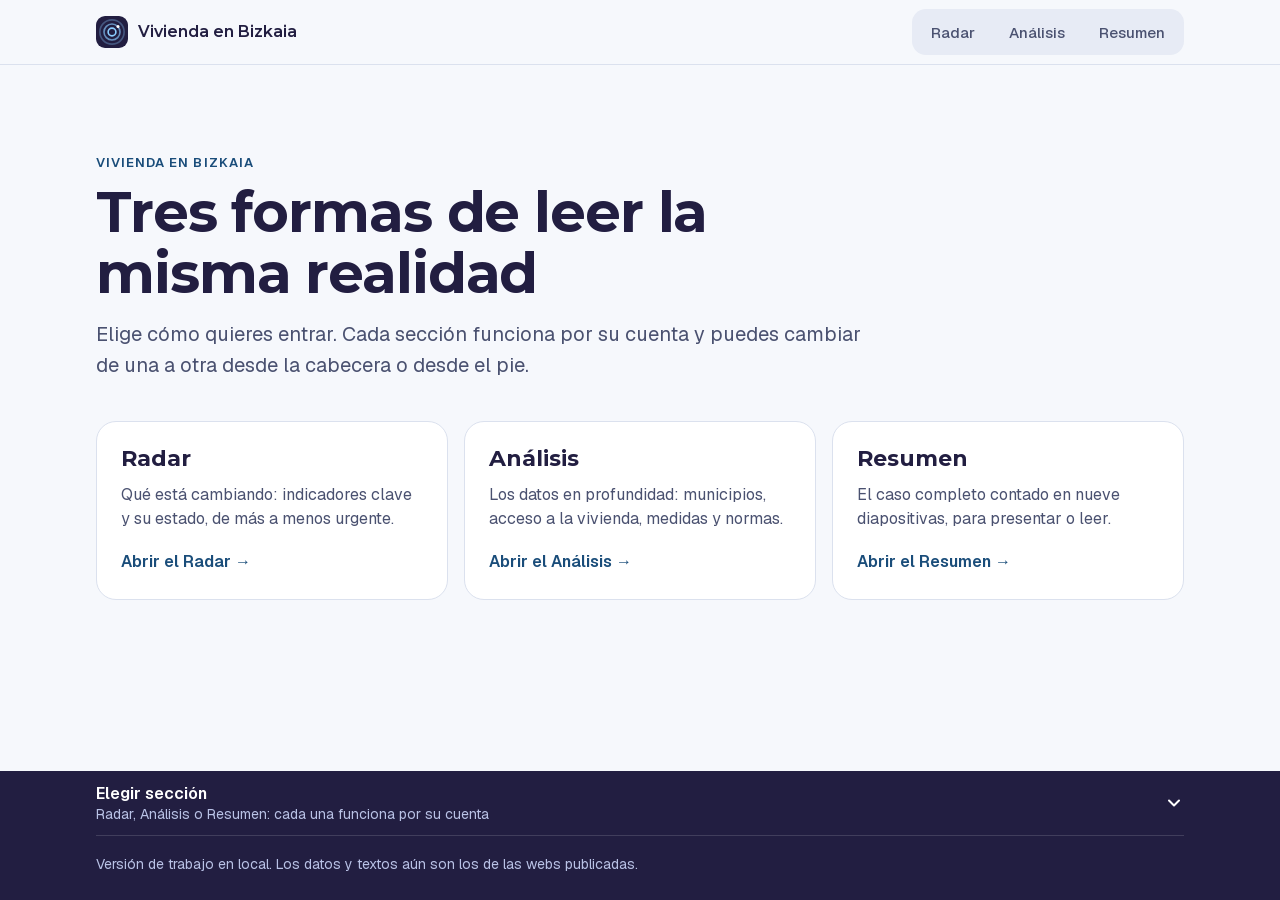
==== index.html @ 4beda500 "Vivienda en Bizkaia: marco común, Análisis migrado y móvil Proyecto unificado con tres secciones ind" ====
<!doctype html>
<html lang="es">
<head>
  <meta charset="utf-8">
  <meta name="viewport" content="width=device-width, initial-scale=1, viewport-fit=cover">
  <title>Vivienda en Bizkaia</title>
  <meta name="description" content="Radar, análisis y resumen sobre vivienda en Bizkaia: tres formas de leer los mismos datos.">
  <meta name="robots" content="noindex">
  <meta name="theme-color" content="#f6f8fc">
  <link rel="icon" href="shared/icons/favicon.svg" type="image/svg+xml">
  <link rel="apple-touch-icon" href="shared/icons/apple-touch-icon.png">
  <link rel="manifest" href="manifest.webmanifest">
  <meta property="og:type" content="website">
  <meta property="og:title" content="Vivienda en Bizkaia">
  <meta property="og:description" content="Radar, análisis y resumen sobre vivienda en Bizkaia.">
  <meta property="og:locale" content="es_ES">
  <link rel="stylesheet" href="shared/fonts.css">
  <link rel="stylesheet" href="shared/marco.css">
  <script src="shared/marco.js" defer></script>
</head>
<body data-seccion="inicio" data-raiz="./">
  <a class="saltar" href="#contenido">Saltar al contenido</a>
  <main id="contenido" tabindex="-1">
    <section class="cont hero">
      <p class="eyebrow">Vivienda en Bizkaia</p>
      <h1>Tres formas de leer la misma realidad</h1>
      <p class="lead">Elige cómo quieres entrar. Cada sección funciona por su cuenta y puedes cambiar de una a otra desde la cabecera o desde el pie.</p>
      <ul class="tarjetas">
        <li><a class="tarjeta" href="radar/"><h2>Radar</h2><p>Qué está cambiando: indicadores clave y su estado, de más a menos urgente.</p><span class="ir">Abrir el Radar →</span></a></li>
        <li><a class="tarjeta" href="analisis/"><h2>Análisis</h2><p>Los datos en profundidad: municipios, acceso a la vivienda, medidas y normas.</p><span class="ir">Abrir el Análisis →</span></a></li>
        <li><a class="tarjeta" href="resumen/"><h2>Resumen</h2><p>El caso completo contado en nueve diapositivas, para presentar o leer.</p><span class="ir">Abrir el Resumen →</span></a></li>
      </ul>
    </section>
  </main>
  <noscript><p class="cont">Secciones: <a href="radar/">Radar</a> · <a href="analisis/">Análisis</a> · <a href="resumen/">Resumen</a></p></noscript>
</body>
</html>
---- shared/fonts.css ----
/* Fuentes alojadas en el repo (antes se pedían a Google Fonts). Solo los subconjuntos latin y latin-ext, que cubren español, euskera e inglés.
   Montserrat, Geist, Geist Mono y Manrope: SIL Open Font License 1.1 (ver assets/fonts/LICENCIAS.md). */
/* latin-ext */
@font-face {
  font-family: 'Geist';
  font-style: normal;
  font-weight: 400;
  font-display: swap;
  src: url(fonts/geist-latin-ext-e6da48.woff2) format('woff2');
  unicode-range: U+0100-02BA, U+02BD-02C5, U+02C7-02CC, U+02CE-02D7, U+02DD-02FF, U+0304, U+0308, U+0329, U+1D00-1DBF, U+1E00-1E9F, U+1EF2-1EFF, U+2020, U+20A0-20AB, U+20AD-20C4, U+2113, U+2C60-2C7F, U+A720-A7FF;
}
/* latin */
@font-face {
  font-family: 'Geist';
  font-style: normal;
  font-weight: 400;
  font-display: swap;
  src: url(fonts/geist-latin-edc7ad.woff2) format('woff2');
  unicode-range: U+0000-00FF, U+0131, U+0152-0153, U+02BB-02BC, U+02C6, U+02DA, U+02DC, U+0304, U+0308, U+0329, U+2000-206F, U+20AC, U+2122, U+2191, U+2193, U+2212, U+2215, U+FEFF, U+FFFD;
}
/* latin-ext */
@font-face {
  font-family: 'Geist';
  font-style: normal;
  font-weight: 500;
  font-display: swap;
  src: url(fonts/geist-latin-ext-e6da48.woff2) format('woff2');
  unicode-range: U+0100-02BA, U+02BD-02C5, U+02C7-02CC, U+02CE-02D7, U+02DD-02FF, U+0304, U+0308, U+0329, U+1D00-1DBF, U+1E00-1E9F, U+1EF2-1EFF, U+2020, U+20A0-20AB, U+20AD-20C4, U+2113, U+2C60-2C7F, U+A720-A7FF;
}
/* latin */
@font-face {
  font-family: 'Geist';
  font-style: normal;
  font-weight: 500;
  font-display: swap;
  src: url(fonts/geist-latin-edc7ad.woff2) format('woff2');
  unicode-range: U+0000-00FF, U+0131, U+0152-0153, U+02BB-02BC, U+02C6, U+02DA, U+02DC, U+0304, U+0308, U+0329, U+2000-206F, U+20AC, U+2122, U+2191, U+2193, U+2212, U+2215, U+FEFF, U+FFFD;
}
/* latin-ext */
@font-face {
  font-family: 'Geist';
  font-style: normal;
  font-weight: 600;
  font-display: swap;
  src: url(fonts/geist-latin-ext-e6da48.woff2) format('woff2');
  unicode-range: U+0100-02BA, U+02BD-02C5, U+02C7-02CC, U+02CE-02D7, U+02DD-02FF, U+0304, U+0308, U+0329, U+1D00-1DBF, U+1E00-1E9F, U+1EF2-1EFF, U+2020, U+20A0-20AB, U+20AD-20C4, U+2113, U+2C60-2C7F, U+A720-A7FF;
}
/* latin */
@font-face {
  font-family: 'Geist';
  font-style: normal;
  font-weight: 600;
  font-display: swap;
  src: url(fonts/geist-latin-edc7ad.woff2) format('woff2');
  unicode-range: U+0000-00FF, U+0131, U+0152-0153, U+02BB-02BC, U+02C6, U+02DA, U+02DC, U+0304, U+0308, U+0329, U+2000-206F, U+20AC, U+2122, U+2191, U+2193, U+2212, U+2215, U+FEFF, U+FFFD;
}
/* latin-ext */
@font-face {
  font-family: 'Geist Mono';
  font-style: normal;
  font-weight: 400;
  font-display: swap;
  src: url(fonts/geist-mono-latin-ext-afda9b.woff2) format('woff2');
  unicode-range: U+0100-02BA, U+02BD-02C5, U+02C7-02CC, U+02CE-02D7, U+02DD-02FF, U+0304, U+0308, U+0329, U+1D00-1DBF, U+1E00-1E9F, U+1EF2-1EFF, U+2020, U+20A0-20AB, U+20AD-20C4, U+2113, U+2C60-2C7F, U+A720-A7FF;
}
/* latin */
@font-face {
  font-family: 'Geist Mono';
  font-style: normal;
  font-weight: 400;
  font-display: swap;
  src: url(fonts/geist-mono-latin-01c0aa.woff2) format('woff2');
  unicode-range: U+0000-00FF, U+0131, U+0152-0153, U+02BB-02BC, U+02C6, U+02DA, U+02DC, U+0304, U+0308, U+0329, U+2000-206F, U+20AC, U+2122, U+2191, U+2193, U+2212, U+2215, U+FEFF, U+FFFD;
}
/* latin-ext */
@font-face {
  font-family: 'Geist Mono';
  font-style: normal;
  font-weight: 500;
  font-display: swap;
  src: url(fonts/geist-mono-latin-ext-afda9b.woff2) format('woff2');
  unicode-range: U+0100-02BA, U+02BD-02C5, U+02C7-02CC, U+02CE-02D7, U+02DD-02FF, U+0304, U+0308, U+0329, U+1D00-1DBF, U+1E00-1E9F, U+1EF2-1EFF, U+2020, U+20A0-20AB, U+20AD-20C4, U+2113, U+2C60-2C7F, U+A720-A7FF;
}
/* latin */
@font-face {
  font-family: 'Geist Mono';
  font-style: normal;
  font-weight: 500;
  font-display: swap;
  src: url(fonts/geist-mono-latin-01c0aa.woff2) format('woff2');
  unicode-range: U+0000-00FF, U+0131, U+0152-0153, U+02BB-02BC, U+02C6, U+02DA, U+02DC, U+0304, U+0308, U+0329, U+2000-206F, U+20AC, U+2122, U+2191, U+2193, U+2212, U+2215, U+FEFF, U+FFFD;
}
/* latin-ext */
@font-face {
  font-family: 'Manrope';
  font-style: normal;
  font-weight: 400;
  font-display: swap;
  src: url(fonts/manrope-latin-ext-a71980.woff2) format('woff2');
  unicode-range: U+0100-02BA, U+02BD-02C5, U+02C7-02CC, U+02CE-02D7, U+02DD-02FF, U+0304, U+0308, U+0329, U+1D00-1DBF, U+1E00-1E9F, U+1EF2-1EFF, U+2020, U+20A0-20AB, U+20AD-20C4, U+2113, U+2C60-2C7F, U+A720-A7FF;
}
/* latin */
@font-face {
  font-family: 'Manrope';
  font-style: normal;
  font-weight: 400;
  font-display: swap;
  src: url(fonts/manrope-latin-f2edea.woff2) format('woff2');
  unicode-range: U+0000-00FF, U+0131, U+0152-0153, U+02BB-02BC, U+02C6, U+02DA, U+02DC, U+0304, U+0308, U+0329, U+2000-206F, U+20AC, U+2122, U+2191, U+2193, U+2212, U+2215, U+FEFF, U+FFFD;
}
/* latin-ext */
@font-face {
  font-family: 'Manrope';
  font-style: normal;
  font-weight: 500;
  font-display: swap;
  src: url(fonts/manrope-latin-ext-a71980.woff2) format('woff2');
  unicode-range: U+0100-02BA, U+02BD-02C5, U+02C7-02CC, U+02CE-02D7, U+02DD-02FF, U+0304, U+0308, U+0329, U+1D00-1DBF, U+1E00-1E9F, U+1EF2-1EFF, U+2020, U+20A0-20AB, U+20AD-20C4, U+2113, U+2C60-2C7F, U+A720-A7FF;
}
/* latin */
@font-face {
  font-family: 'Manrope';
  font-style: normal;
  font-weight: 500;
  font-display: swap;
  src: url(fonts/manrope-latin-f2edea.woff2) format('woff2');
  unicode-range: U+0000-00FF, U+0131, U+0152-0153, U+02BB-02BC, U+02C6, U+02DA, U+02DC, U+0304, U+0308, U+0329, U+2000-206F, U+20AC, U+2122, U+2191, U+2193, U+2212, U+2215, U+FEFF, U+FFFD;
}
/* latin-ext */
@font-face {
  font-family: 'Montserrat';
  font-style: normal;
  font-weight: 500;
  font-display: swap;
  src: url(fonts/montserrat-latin-ext-a93986.woff2) format('woff2');
  unicode-range: U+0100-02BA, U+02BD-02C5, U+02C7-02CC, U+02CE-02D7, U+02DD-02FF, U+0304, U+0308, U+0329, U+1D00-1DBF, U+1E00-1E9F, U+1EF2-1EFF, U+2020, U+20A0-20AB, U+20AD-20C4, U+2113, U+2C60-2C7F, U+A720-A7FF;
}
/* latin */
@font-face {
  font-family: 'Montserrat';
  font-style: normal;
  font-weight: 500;
  font-display: swap;
  src: url(fonts/montserrat-latin-83a31c.woff2) format('woff2');
  unicode-range: U+0000-00FF, U+0131, U+0152-0153, U+02BB-02BC, U+02C6, U+02DA, U+02DC, U+0304, U+0308, U+0329, U+2000-206F, U+20AC, U+2122, U+2191, U+2193, U+2212, U+2215, U+FEFF, U+FFFD;
}
/* latin-ext */
@font-face {
  font-family: 'Montserrat';
  font-style: normal;
  font-weight: 600;
  font-display: swap;
  src: url(fonts/montserrat-latin-ext-a93986.woff2) format('woff2');
  unicode-range: U+0100-02BA, U+02BD-02C5, U+02C7-02CC, U+02CE-02D7, U+02DD-02FF, U+0304, U+0308, U+0329, U+1D00-1DBF, U+1E00-1E9F, U+1EF2-1EFF, U+2020, U+20A0-20AB, U+20AD-20C4, U+2113, U+2C60-2C7F, U+A720-A7FF;
}
/* latin */
@font-face {
  font-family: 'Montserrat';
  font-style: normal;
  font-weight: 600;
  font-display: swap;
  src: url(fonts/montserrat-latin-83a31c.woff2) format('woff2');
  unicode-range: U+0000-00FF, U+0131, U+0152-0153, U+02BB-02BC, U+02C6, U+02DA, U+02DC, U+0304, U+0308, U+0329, U+2000-206F, U+20AC, U+2122, U+2191, U+2193, U+2212, U+2215, U+FEFF, U+FFFD;
}
/* latin-ext */
@font-face {
  font-family: 'Montserrat';
  font-style: normal;
  font-weight: 700;
  font-display: swap;
  src: url(fonts/montserrat-latin-ext-a93986.woff2) format('woff2');
  unicode-range: U+0100-02BA, U+02BD-02C5, U+02C7-02CC, U+02CE-02D7, U+02DD-02FF, U+0304, U+0308, U+0329, U+1D00-1DBF, U+1E00-1E9F, U+1EF2-1EFF, U+2020, U+20A0-20AB, U+20AD-20C4, U+2113, U+2C60-2C7F, U+A720-A7FF;
}
/* latin */
@font-face {
  font-family: 'Montserrat';
  font-style: normal;
  font-weight: 700;
  font-display: swap;
  src: url(fonts/montserrat-latin-83a31c.woff2) format('woff2');
  unicode-range: U+0000-00FF, U+0131, U+0152-0153, U+02BB-02BC, U+02C6, U+02DA, U+02DC, U+0304, U+0308, U+0329, U+2000-206F, U+20AC, U+2122, U+2191, U+2193, U+2212, U+2215, U+FEFF, U+FFFD;
}
---- shared/marco.css ----
/* Marco común de «Vivienda en Bizkaia»: cabecera con selector de secciones, pie con acordeón y piezas básicas.
   Reglas de plataforma (ver docs/PRINCIPIOS_UX.md): sin lookbehind ni funciones que Safari < 16.4 no entienda;
   :hover solo con puntero fino; 100svh con respaldo; zonas táctiles de 44 px; áreas seguras; Aumentar contraste. */

:root {
  --deep: #221e41;
  --blue: #1a4d7a;
  --ice: #8bcdff;
  --ink: #0a0f22;
  --ink-2: #4a5170;          /* texto secundario: 7,3:1 sobre --canvas */
  --canvas: #f6f8fc;
  --paper: #ffffff;
  --line: #dbe1ee;
  --focus: #1a4d7a;
  --radius: 20px;
  --gutter: max(16px, env(safe-area-inset-left), env(safe-area-inset-right));
  --max: 1120px;
  --font: "Geist", -apple-system, BlinkMacSystemFont, "SF Pro Text", "Helvetica Neue", Arial, sans-serif;
  --font-display: "Montserrat", "Geist", -apple-system, BlinkMacSystemFont, sans-serif;
  color-scheme: light;
}

*, *::before, *::after { box-sizing: border-box; }
html { -webkit-text-size-adjust: 100%; text-size-adjust: 100%; }
body {
  margin: 0; min-height: 100vh; min-height: 100svh; display: flex; flex-direction: column;
  background: var(--canvas); color: var(--ink);
  font: 400 1rem/1.55 var(--font); -webkit-font-smoothing: antialiased;
  -webkit-tap-highlight-color: transparent;
}
a, button, summary { touch-action: manipulation; }
img { max-width: 100%; }
main { flex: 1 0 auto; }

/* Foco visible para teclado; en Safari el clic no enfoca botones, así que esto solo sale con teclado */
:focus-visible { outline: 3px solid var(--focus); outline-offset: 3px; border-radius: 8px; }

.saltar {
  position: absolute; left: var(--gutter); top: 8px; z-index: 100; padding: 10px 16px; border-radius: 10px;
  background: var(--deep); color: #fff; text-decoration: none; transform: translateY(-200%);
}
.saltar:focus { transform: none; }

.cont { width: 100%; max-width: var(--max); margin-inline: auto; padding-inline: var(--gutter); }

/* ---------- Cabecera ---------- */
.cab {
  position: sticky; top: 0; z-index: 50;
  padding-top: env(safe-area-inset-top);
  background: rgba(246, 248, 252, .94); -webkit-backdrop-filter: saturate(1.4) blur(14px); backdrop-filter: saturate(1.4) blur(14px);
  border-bottom: 1px solid var(--line);
}
.cab-in { display: flex; align-items: center; justify-content: space-between; gap: 12px; min-height: 64px; }
.marca { display: inline-flex; align-items: center; gap: 10px; min-height: 44px; color: var(--deep); text-decoration: none; font: 600 1rem/1.1 var(--font-display); }
.marca img { width: 32px; height: 32px; border-radius: 9px; flex: none; }

/* Selector de secciones: control segmentado hecho de enlaces reales (Tab en Safari los alcanza con Opción+Tab, y con enlaces el
   comportamiento es el nativo). Una sola sección activa a la vez. */
.seg { display: inline-flex; gap: 2px; margin: 0; padding: 3px; list-style: none; background: #e7ebf5; border-radius: 14px; }
.seg a {
  display: flex; align-items: center; justify-content: center; min-height: 40px; padding: 0 16px; border-radius: 11px;
  color: var(--ink-2); font: 500 .9375rem/1 var(--font); text-decoration: none; white-space: nowrap;
}
.seg a[aria-current="page"] { background: var(--paper); color: var(--deep); font-weight: 600; box-shadow: 0 1px 2px rgba(10, 15, 34, .14); }

/* ---------- Pie con acordeón de secciones ---------- */
.pie { margin-top: 64px; padding: 0 0 max(24px, env(safe-area-inset-bottom)); background: var(--deep); color: #dfe4f6; }
.pie-sec { border-bottom: 1px solid rgba(255, 255, 255, .14); }
.pie-sec summary {
  display: flex; align-items: center; justify-content: space-between; gap: 16px; min-height: 64px; cursor: pointer; list-style: none;
  color: #fff; font: 600 1rem/1.3 var(--font);
}
.pie-sec summary::-webkit-details-marker { display: none; }
.pie-sec summary small { display: block; color: #b9c2e6; font-weight: 400; font-size: .875rem; }
.pie-sec summary .chev { width: 20px; height: 20px; flex: none; fill: none; stroke: currentColor; stroke-width: 2; stroke-linecap: round; stroke-linejoin: round; transition: transform .2s ease; }
.pie-sec[open] summary .chev { transform: rotate(180deg); }
.pie-sec :focus-visible { outline-color: var(--ice); }
.pie-lista { display: grid; gap: 8px; margin: 0 0 20px; padding: 0; list-style: none; grid-template-columns: repeat(auto-fit, minmax(220px, 1fr)); }
.pie-lista a {
  display: block; min-height: 44px; padding: 14px 16px; border-radius: 14px; border: 1px solid rgba(255, 255, 255, .18);
  color: #fff; text-decoration: none;
}
.pie-lista a b { display: block; font-weight: 600; }
.pie-lista a span { color: #b9c2e6; font-size: .875rem; }
.pie-lista a[aria-current="page"] { background: rgba(139, 205, 255, .16); border-color: var(--ice); }
.pie-nota { margin: 18px 0 0; color: #b9c2e6; font-size: .875rem; }

/* ---------- Piezas de página ---------- */
.hero { padding-block: clamp(40px, 7vw, 96px) 24px; }
.eyebrow { margin: 0 0 12px; color: var(--blue); font: 600 .8125rem/1.2 var(--font); letter-spacing: .08em; text-transform: uppercase; }
h1 { margin: 0 0 16px; max-width: 18ch; color: var(--deep); font: 700 clamp(2rem, 5.2vw, 3.5rem)/1.08 var(--font-display); letter-spacing: -.02em; }
.lead { margin: 0; max-width: 60ch; color: var(--ink-2); font-size: clamp(1.0625rem, 1.6vw, 1.25rem); }
.estado { display: inline-flex; align-items: center; gap: 8px; margin: 0 0 20px; padding: 6px 14px; border-radius: 999px; background: #e7ebf5; color: var(--deep); font: 600 .875rem/1.2 var(--font); }
.estado::before { content: ""; width: 8px; height: 8px; border-radius: 50%; background: #fab219; }

.tarjetas { display: grid; gap: 16px; margin: 40px 0 0; padding: 0; list-style: none; grid-template-columns: repeat(auto-fit, minmax(260px, 1fr)); }
.tarjeta {
  display: flex; flex-direction: column; gap: 10px; min-height: 100%; padding: 24px; border: 1px solid var(--line); border-radius: var(--radius);
  background: var(--paper); color: inherit; text-decoration: none;
}
.tarjeta h2 { margin: 0; color: var(--deep); font: 700 1.375rem/1.2 var(--font-display); }
.tarjeta p { margin: 0; color: var(--ink-2); }
.tarjeta .ir { margin-top: auto; padding-top: 8px; color: var(--blue); font-weight: 600; }

.panel { margin-top: 32px; padding: 24px; border: 1px solid var(--line); border-radius: var(--radius); background: var(--paper); }
.panel h2 { margin: 0 0 12px; color: var(--deep); font: 700 1.125rem/1.3 var(--font-display); }
.panel ul { margin: 0; padding-left: 1.2em; color: var(--ink-2); }
.panel li + li { margin-top: 6px; }
.panel a { color: var(--blue); font-weight: 600; text-underline-offset: 3px; }

/* Los efectos de hover solo con puntero fino: en iPad/iPhone el toque no deja nada «pegado» */
@media (hover: hover) and (pointer: fine) {
  .seg a:hover:not([aria-current="page"]) { background: rgba(255, 255, 255, .7); color: var(--deep); }
  .tarjeta { transition: transform .18s ease, border-color .18s ease; }
  .tarjeta:hover { transform: translateY(-3px); border-color: var(--blue); }
  .pie-lista a:hover { background: rgba(255, 255, 255, .08); }
}
@media (pointer: coarse) { .seg a { min-height: 44px; } }

@media (max-width: 520px) {
  .marca span { position: absolute; width: 1px; height: 1px; overflow: hidden; clip: rect(0 0 0 0); white-space: nowrap; } /* el logo basta; el nombre queda para lectores de pantalla */
  .seg a { padding: 0 13px; }
}

/* Movimiento: opcional y breve */
@media (prefers-reduced-motion: reduce) {
  *, *::before, *::after { transition-duration: .01ms !important; animation-duration: .01ms !important; scroll-behavior: auto !important; }
}

/* Aumentar contraste (Safari ≥ 14.1): sin transparencias, bordes y textos más fuertes */
@media (prefers-contrast: more) {
  :root { --ink-2: #1f2540; --line: #5b6486; }
  .cab { background: var(--canvas); -webkit-backdrop-filter: none; backdrop-filter: none; border-bottom-color: var(--ink); }
  .seg { background: #d4daec; }
  .seg a[aria-current="page"] { outline: 2px solid var(--deep); }
  .tarjeta, .panel { border-color: var(--ink); }
  .pie-lista a { border-color: #fff; }
}
.panel-nota { margin: 16px 0 0; }
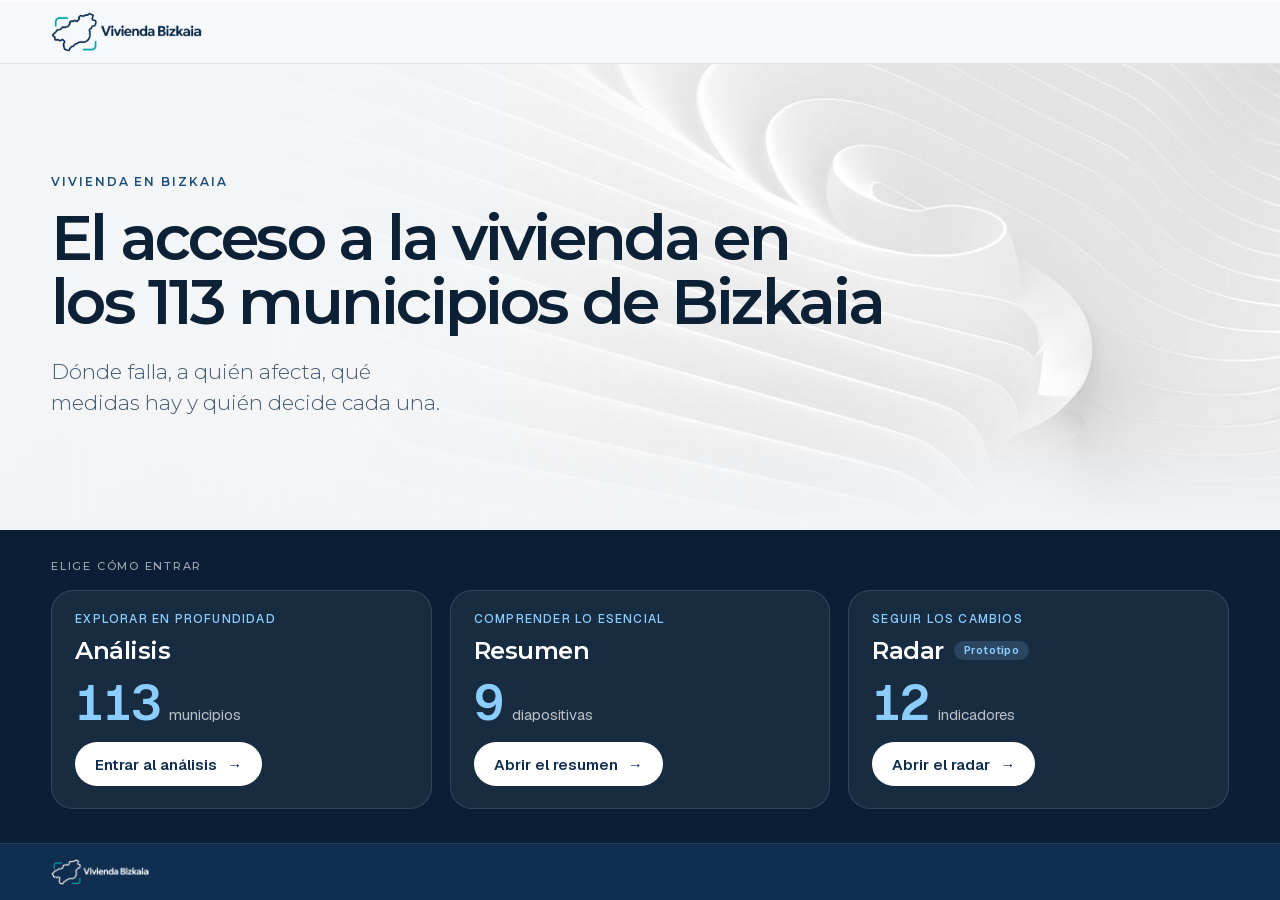
==== commit e3bfc32b: "Publicacion: la version nueva (home, Analisis, Radar y Resumen integrados, movil y linea visual) pas" ====
--- a/index.html
+++ b/index.html
@@ -4,34 +4,64 @@
   <meta charset="utf-8">
   <meta name="viewport" content="width=device-width, initial-scale=1, viewport-fit=cover">
   <title>Vivienda en Bizkaia</title>
-  <meta name="description" content="Radar, análisis y resumen sobre vivienda en Bizkaia: tres formas de leer los mismos datos.">
+  <meta name="description" content="El acceso a la vivienda en los municipios de Bizkaia: análisis en profundidad, resumen visual y radar de indicadores. Con datos oficiales y su fuente.">
   <meta name="robots" content="noindex">
-  <meta name="theme-color" content="#f6f8fc">
+  <meta name="theme-color" content="#f2f4f6">
   <link rel="icon" href="shared/icons/favicon.svg" type="image/svg+xml">
   <link rel="apple-touch-icon" href="shared/icons/apple-touch-icon.png">
   <link rel="manifest" href="manifest.webmanifest">
   <meta property="og:type" content="website">
   <meta property="og:title" content="Vivienda en Bizkaia">
-  <meta property="og:description" content="Radar, análisis y resumen sobre vivienda en Bizkaia.">
+  <meta property="og:description" content="Análisis, resumen y radar sobre el acceso a la vivienda en los municipios de Bizkaia.">
   <meta property="og:locale" content="es_ES">
+  <link rel="preload" href="shared/img/papel-fino.jpg" as="image" type="image/jpeg">
+  <link rel="preload" href="shared/fonts/montserrat-latin-83a31c.woff2" as="font" type="font/woff2" crossorigin>
   <link rel="stylesheet" href="shared/fonts.css">
   <link rel="stylesheet" href="shared/marco.css">
+  <link rel="stylesheet" href="shared/global.css">
+  <link rel="stylesheet" href="shared/home.css">
   <script src="shared/marco.js" defer></script>
+  <script src="shared/home.js" defer></script>
 </head>
-<body data-seccion="inicio" data-raiz="./">
+<body data-seccion="inicio" data-raiz="./" class="hf-pagina">
   <a class="saltar" href="#contenido">Saltar al contenido</a>
-  <main id="contenido" tabindex="-1">
-    <section class="cont hero">
-      <p class="eyebrow">Vivienda en Bizkaia</p>
-      <h1>Tres formas de leer la misma realidad</h1>
-      <p class="lead">Elige cómo quieres entrar. Cada sección funciona por su cuenta y puedes cambiar de una a otra desde la cabecera o desde el pie.</p>
-      <ul class="tarjetas">
-        <li><a class="tarjeta" href="radar/"><h2>Radar</h2><p>Qué está cambiando: indicadores clave y su estado, de más a menos urgente.</p><span class="ir">Abrir el Radar →</span></a></li>
-        <li><a class="tarjeta" href="analisis/"><h2>Análisis</h2><p>Los datos en profundidad: municipios, acceso a la vivienda, medidas y normas.</p><span class="ir">Abrir el Análisis →</span></a></li>
-        <li><a class="tarjeta" href="resumen/"><h2>Resumen</h2><p>El caso completo contado en nueve diapositivas, para presentar o leer.</p><span class="ir">Abrir el Resumen →</span></a></li>
-      </ul>
+
+  <!-- Inicio: hero claro con forma de papel y banda azul noche con los tres productos. Referencia de composición: Fertility Evidence Explorer (Astara). Textos: los ya aprobados; cifras de las tarjetas: 113 municipios, 9 diapositivas, 12 indicadores. -->
+  <main id="contenido" tabindex="-1" class="hf">
+    <section class="hf-hero" aria-labelledby="hf-titulo">
+      <div class="hf-in">
+        <p class="hf-kicker">Vivienda en Bizkaia</p>
+        <h1 id="hf-titulo">El acceso a la vivienda en los <span data-municipios>113</span> municipios de Bizkaia</h1>
+        <p class="hf-lead">Dónde falla, a quién afecta, qué medidas hay y quién decide cada una.</p>
+      </div>
+    </section>
+
+    <section class="hf-banda" aria-label="Elegir producto">
+      <div class="hf-in">
+        <p class="hf-banda-k">Elige cómo entrar</p>
+        <div class="hf-rejilla">
+          <article class="hf-card">
+            <p class="hf-k">Explorar en profundidad</p>
+            <h2>Análisis</h2>
+            <p class="hf-cifra"><b data-municipios>113</b><span>municipios</span></p>
+            <a class="hf-cta" href="analisis/">Entrar al análisis <span aria-hidden="true">→</span></a>
+          </article>
+          <article class="hf-card">
+            <p class="hf-k">Comprender lo esencial</p>
+            <h2>Resumen</h2>
+            <p class="hf-cifra"><b>9</b><span>diapositivas</span></p>
+            <a class="hf-cta" href="resumen/">Abrir el resumen <span aria-hidden="true">→</span></a>
+          </article>
+          <article class="hf-card">
+            <p class="hf-k">Seguir los cambios</p>
+            <h2>Radar <span class="hf-sello">Prototipo</span></h2>
+            <p class="hf-cifra"><b>12</b><span>indicadores</span></p>
+            <a class="hf-cta" href="radar/">Abrir el radar <span aria-hidden="true">→</span></a>
+          </article>
+        </div>
+      </div>
     </section>
   </main>
-  <noscript><p class="cont">Secciones: <a href="radar/">Radar</a> · <a href="analisis/">Análisis</a> · <a href="resumen/">Resumen</a></p></noscript>
+  <noscript><p class="cont">Productos: <a href="analisis/">Análisis</a> · <a href="resumen/">Resumen</a> · <a href="radar/">Radar</a></p></noscript>
 </body>
 </html>
--- a/shared/marco.css
+++ b/shared/marco.css
@@ -1,139 +1,44 @@
-/* Marco común de «Vivienda en Bizkaia»: cabecera con selector de secciones, pie con acordeón y piezas básicas.
-   Reglas de plataforma (ver docs/PRINCIPIOS_UX.md): sin lookbehind ni funciones que Safari < 16.4 no entienda;
-   :hover solo con puntero fino; 100svh con respaldo; zonas táctiles de 44 px; áreas seguras; Aumentar contraste. */
+/* Base de las páginas del marco (home, Resumen y Radar). Los componentes globales (cabecera, cambiador y pie) están en global.css.
+   Paleta de la marca aprobada: azul marino #102E50, azul de acento #1A4D7A y hielo #8BCDFF (la paleta azul de siempre). Montserrat en titulares; Geist en cuerpo, navegación y controles. */
 
 :root {
-  --deep: #221e41;
-  --blue: #1a4d7a;
-  --ice: #8bcdff;
-  --ink: #0a0f22;
-  --ink-2: #4a5170;          /* texto secundario: 7,3:1 sobre --canvas */
-  --canvas: #f6f8fc;
-  --paper: #ffffff;
-  --line: #dbe1ee;
-  --focus: #1a4d7a;
-  --radius: 20px;
-  --gutter: max(16px, env(safe-area-inset-left), env(safe-area-inset-right));
-  --max: 1120px;
+  --navy: #102e50; --navy-900: #0a1f36; --hielo: #8bcdff; --azul: #1a4d7a; --azul-suave: #e6eef7;
+  --ink: #0c2036; --ink-2: #455a70; --canvas: #f7f8fb; --paper: #ffffff; --line: #d8e1ea;
   --font: "Geist", -apple-system, BlinkMacSystemFont, "SF Pro Text", "Helvetica Neue", Arial, sans-serif;
   --font-display: "Montserrat", "Geist", -apple-system, BlinkMacSystemFont, sans-serif;
+  --margen: clamp(16px, 4vw, 56px);
   color-scheme: light;
 }
 
 *, *::before, *::after { box-sizing: border-box; }
-html { -webkit-text-size-adjust: 100%; text-size-adjust: 100%; }
+html { -webkit-text-size-adjust: 100%; text-size-adjust: 100%; scroll-behavior: smooth; }
 body {
   margin: 0; min-height: 100vh; min-height: 100svh; display: flex; flex-direction: column;
-  background: var(--canvas); color: var(--ink);
-  font: 400 1rem/1.55 var(--font); -webkit-font-smoothing: antialiased;
+  background: var(--canvas); color: var(--ink); font: 400 1rem/1.55 var(--font); -webkit-font-smoothing: antialiased;
   -webkit-tap-highlight-color: transparent;
 }
 a, button, summary { touch-action: manipulation; }
 img { max-width: 100%; }
 main { flex: 1 0 auto; }
+:focus-visible { outline: 3px solid var(--azul); outline-offset: 3px; border-radius: 8px; }
 
-/* Foco visible para teclado; en Safari el clic no enfoca botones, así que esto solo sale con teclado */
-:focus-visible { outline: 3px solid var(--focus); outline-offset: 3px; border-radius: 8px; }
+.saltar { position: absolute; left: var(--margen); top: 8px; z-index: 100; padding: 10px 16px; border-radius: 10px; background: var(--navy); color: #fff; text-decoration: none; transform: translateY(-200%); }
+.saltar:focus { transform: none; }
+.cont { width: 100%; max-width: 1520px; margin-inline: auto; padding-inline: max(var(--margen), env(safe-area-inset-left, 0px)) max(var(--margen), env(safe-area-inset-right, 0px)); }
 
-.saltar {
-  position: absolute; left: var(--gutter); top: 8px; z-index: 100; padding: 10px 16px; border-radius: 10px;
-  background: var(--deep); color: #fff; text-decoration: none; transform: translateY(-200%);
-}
-.saltar:focus { transform: none; }
-
-.cont { width: 100%; max-width: var(--max); margin-inline: auto; padding-inline: var(--gutter); }
-
-/* ---------- Cabecera ---------- */
-.cab {
-  position: sticky; top: 0; z-index: 50;
-  padding-top: env(safe-area-inset-top);
-  background: rgba(246, 248, 252, .94); -webkit-backdrop-filter: saturate(1.4) blur(14px); backdrop-filter: saturate(1.4) blur(14px);
-  border-bottom: 1px solid var(--line);
-}
-.cab-in { display: flex; align-items: center; justify-content: space-between; gap: 12px; min-height: 64px; }
-.marca { display: inline-flex; align-items: center; gap: 10px; min-height: 44px; color: var(--deep); text-decoration: none; font: 600 1rem/1.1 var(--font-display); }
-.marca img { width: 32px; height: 32px; border-radius: 9px; flex: none; }
-
-/* Selector de secciones: control segmentado hecho de enlaces reales (Tab en Safari los alcanza con Opción+Tab, y con enlaces el
-   comportamiento es el nativo). Una sola sección activa a la vez. */
-.seg { display: inline-flex; gap: 2px; margin: 0; padding: 3px; list-style: none; background: #e7ebf5; border-radius: 14px; }
-.seg a {
-  display: flex; align-items: center; justify-content: center; min-height: 40px; padding: 0 16px; border-radius: 11px;
-  color: var(--ink-2); font: 500 .9375rem/1 var(--font); text-decoration: none; white-space: nowrap;
-}
-.seg a[aria-current="page"] { background: var(--paper); color: var(--deep); font-weight: 600; box-shadow: 0 1px 2px rgba(10, 15, 34, .14); }
-
-/* ---------- Pie con acordeón de secciones ---------- */
-.pie { margin-top: 64px; padding: 0 0 max(24px, env(safe-area-inset-bottom)); background: var(--deep); color: #dfe4f6; }
-.pie-sec { border-bottom: 1px solid rgba(255, 255, 255, .14); }
-.pie-sec summary {
-  display: flex; align-items: center; justify-content: space-between; gap: 16px; min-height: 64px; cursor: pointer; list-style: none;
-  color: #fff; font: 600 1rem/1.3 var(--font);
-}
-.pie-sec summary::-webkit-details-marker { display: none; }
-.pie-sec summary small { display: block; color: #b9c2e6; font-weight: 400; font-size: .875rem; }
-.pie-sec summary .chev { width: 20px; height: 20px; flex: none; fill: none; stroke: currentColor; stroke-width: 2; stroke-linecap: round; stroke-linejoin: round; transition: transform .2s ease; }
-.pie-sec[open] summary .chev { transform: rotate(180deg); }
-.pie-sec :focus-visible { outline-color: var(--ice); }
-.pie-lista { display: grid; gap: 8px; margin: 0 0 20px; padding: 0; list-style: none; grid-template-columns: repeat(auto-fit, minmax(220px, 1fr)); }
-.pie-lista a {
-  display: block; min-height: 44px; padding: 14px 16px; border-radius: 14px; border: 1px solid rgba(255, 255, 255, .18);
-  color: #fff; text-decoration: none;
-}
-.pie-lista a b { display: block; font-weight: 600; }
-.pie-lista a span { color: #b9c2e6; font-size: .875rem; }
-.pie-lista a[aria-current="page"] { background: rgba(139, 205, 255, .16); border-color: var(--ice); }
-.pie-nota { margin: 18px 0 0; color: #b9c2e6; font-size: .875rem; }
-
-/* ---------- Piezas de página ---------- */
-.hero { padding-block: clamp(40px, 7vw, 96px) 24px; }
-.eyebrow { margin: 0 0 12px; color: var(--blue); font: 600 .8125rem/1.2 var(--font); letter-spacing: .08em; text-transform: uppercase; }
-h1 { margin: 0 0 16px; max-width: 18ch; color: var(--deep); font: 700 clamp(2rem, 5.2vw, 3.5rem)/1.08 var(--font-display); letter-spacing: -.02em; }
+/* ---------- Pantallas «en construcción» (Resumen y Radar) ---------- */
+.hero-simple { padding-block: clamp(40px, 7vw, 96px) 24px; }
+.eyebrow { margin: 0 0 12px; color: var(--azul); font: 600 .8125rem/1.2 var(--font); letter-spacing: .1em; text-transform: uppercase; }
+h1 { margin: 0 0 16px; max-width: 20ch; color: var(--navy); font: 700 clamp(2rem, 5.2vw, 3.5rem)/1.08 var(--font-display); letter-spacing: -.02em; }
 .lead { margin: 0; max-width: 60ch; color: var(--ink-2); font-size: clamp(1.0625rem, 1.6vw, 1.25rem); }
-.estado { display: inline-flex; align-items: center; gap: 8px; margin: 0 0 20px; padding: 6px 14px; border-radius: 999px; background: #e7ebf5; color: var(--deep); font: 600 .875rem/1.2 var(--font); }
-.estado::before { content: ""; width: 8px; height: 8px; border-radius: 50%; background: #fab219; }
-
-.tarjetas { display: grid; gap: 16px; margin: 40px 0 0; padding: 0; list-style: none; grid-template-columns: repeat(auto-fit, minmax(260px, 1fr)); }
-.tarjeta {
-  display: flex; flex-direction: column; gap: 10px; min-height: 100%; padding: 24px; border: 1px solid var(--line); border-radius: var(--radius);
-  background: var(--paper); color: inherit; text-decoration: none;
-}
-.tarjeta h2 { margin: 0; color: var(--deep); font: 700 1.375rem/1.2 var(--font-display); }
-.tarjeta p { margin: 0; color: var(--ink-2); }
-.tarjeta .ir { margin-top: auto; padding-top: 8px; color: var(--blue); font-weight: 600; }
-
-.panel { margin-top: 32px; padding: 24px; border: 1px solid var(--line); border-radius: var(--radius); background: var(--paper); }
-.panel h2 { margin: 0 0 12px; color: var(--deep); font: 700 1.125rem/1.3 var(--font-display); }
+.estado { display: inline-flex; align-items: center; gap: 8px; margin: 0 0 20px; padding: 6px 14px; border-radius: 999px; background: var(--azul-suave); color: var(--navy); font: 600 .875rem/1.2 var(--font); }
+.estado::before { content: ""; width: 8px; height: 8px; border-radius: 50%; background: var(--azul); }
+.panel { margin-top: 32px; padding: 24px; border: 1px solid var(--line); border-radius: 22px; background: var(--paper); }
+.panel h2 { margin: 0 0 12px; color: var(--navy); font: 700 1.125rem/1.3 var(--font-display); }
 .panel ul { margin: 0; padding-left: 1.2em; color: var(--ink-2); }
 .panel li + li { margin-top: 6px; }
-.panel a { color: var(--blue); font-weight: 600; text-underline-offset: 3px; }
+.panel a { color: var(--azul); font-weight: 600; text-underline-offset: 3px; }
+.panel-nota { margin: 16px 0 0; }
 
-/* Los efectos de hover solo con puntero fino: en iPad/iPhone el toque no deja nada «pegado» */
-@media (hover: hover) and (pointer: fine) {
-  .seg a:hover:not([aria-current="page"]) { background: rgba(255, 255, 255, .7); color: var(--deep); }
-  .tarjeta { transition: transform .18s ease, border-color .18s ease; }
-  .tarjeta:hover { transform: translateY(-3px); border-color: var(--blue); }
-  .pie-lista a:hover { background: rgba(255, 255, 255, .08); }
-}
-@media (pointer: coarse) { .seg a { min-height: 44px; } }
-
-@media (max-width: 520px) {
-  .marca span { position: absolute; width: 1px; height: 1px; overflow: hidden; clip: rect(0 0 0 0); white-space: nowrap; } /* el logo basta; el nombre queda para lectores de pantalla */
-  .seg a { padding: 0 13px; }
-}
-
-/* Movimiento: opcional y breve */
-@media (prefers-reduced-motion: reduce) {
-  *, *::before, *::after { transition-duration: .01ms !important; animation-duration: .01ms !important; scroll-behavior: auto !important; }
-}
-
-/* Aumentar contraste (Safari ≥ 14.1): sin transparencias, bordes y textos más fuertes */
-@media (prefers-contrast: more) {
-  :root { --ink-2: #1f2540; --line: #5b6486; }
-  .cab { background: var(--canvas); -webkit-backdrop-filter: none; backdrop-filter: none; border-bottom-color: var(--ink); }
-  .seg { background: #d4daec; }
-  .seg a[aria-current="page"] { outline: 2px solid var(--deep); }
-  .tarjeta, .panel { border-color: var(--ink); }
-  .pie-lista a { border-color: #fff; }
-}
-.panel-nota { margin: 16px 0 0; }
+@media (prefers-reduced-motion: reduce) { html { scroll-behavior: auto; } *, *::before, *::after { transition-duration: .01ms !important; animation-duration: .01ms !important; } }
+@media (prefers-contrast: more) { :root { --ink-2: #1e3248; --line: #5b6f84; } .panel { border-color: var(--ink); } }
--- a/shared/global.css
+++ b/shared/global.css
@@ -0,0 +1,137 @@
+/* Navegación global de «Vivienda en Bizkaia»: cabecera del marco, selector de producto (Análisis · Resumen · Radar) y pie.
+   Se carga en TODAS las páginas (home, Análisis, Resumen y Radar). Las variables van acotadas a estos componentes (no a :root) para no pisar los
+   tokens de cada subapp. Paleta: azul marino #102E50, azul de acento #1A4D7A y hielo #8BCDFF (la paleta azul de siempre).
+   Escritorio: segmented control con acabado «liquid glass» moderado y un indicador que se desliza entre productos.
+   Móvil (≤ 760 px): botón «producto ▾» que despliega un menú flotante. Reglas de plataforma: enlaces reales, 44 px táctiles, hover solo con
+   puntero fino, safe areas, Aumentar contraste y Reducir movimiento. Sin lookbehind ni funciones que Safari < 16.4 no entienda. */
+
+.gcab, .gsw, .pie {
+  --v-navy: #102e50; --v-navy-900: #0a1f36; --v-hielo: #8bcdff; --v-azul: #1a4d7a;
+  --v-canvas: #f7f8fb; --v-paper: #ffffff; --v-ink: #0c2036; --v-ink-2: #455a70; --v-line: #d8e1ea; --v-plata: #b9c8d8;
+  --v-ease: cubic-bezier(.2, .8, .2, 1);
+  --v-font: "Geist", -apple-system, BlinkMacSystemFont, "SF Pro Text", "Helvetica Neue", Arial, sans-serif;
+  --v-font-display: "Montserrat", "Geist", -apple-system, BlinkMacSystemFont, sans-serif;
+  font-family: var(--v-font);
+}
+
+/* Navegación entre productos sin «salto» blanco: la cabecera es la misma pieza en las cuatro páginas y se queda quieta mientras cambia el contenido
+   (transición de documento a documento; los navegadores que no la soportan hacen la navegación normal). */
+@media (prefers-reduced-motion: no-preference) { @view-transition { navigation: auto; } }
+.gcab { view-transition-name: cabecera-global; }
+::view-transition-old(cabecera-global), ::view-transition-new(cabecera-global) { animation: none; mix-blend-mode: normal; }
+::view-transition-group(root) { animation-duration: .2s; }
+
+/* ---------- Cabecera del marco (home, Resumen, Radar) ---------- */
+.gcab {
+  position: sticky; top: 0; z-index: 80; padding-top: env(safe-area-inset-top, 0px);
+  background: rgba(247, 248, 251, .82); -webkit-backdrop-filter: saturate(1.5) blur(18px); backdrop-filter: saturate(1.5) blur(18px);
+  border-bottom: 1px solid rgba(16, 46, 80, .09); box-shadow: 0 1px 0 rgba(255, 255, 255, .7) inset;
+}
+.gcab-in {
+  display: flex; align-items: center; justify-content: space-between; gap: 12px; min-height: 63px; max-width: 1520px; margin-inline: auto;
+  padding-inline: max(clamp(16px, 4vw, 56px), env(safe-area-inset-left, 0px)) max(clamp(16px, 4vw, 56px), env(safe-area-inset-right, 0px));
+}
+.gmarca { display: inline-flex; align-items: center; min-height: 44px; border-radius: 10px; }
+.gmarca img { display: block; height: 40px; width: auto; max-width: none; }
+
+/* ---------- Selector de producto: escritorio y tableta ---------- */
+.gsw { display: inline-flex; align-items: center; }
+.gsw-cap ul {
+  position: relative; display: inline-flex; margin: 0; padding: 4px; list-style: none; border-radius: 999px;
+  background: linear-gradient(180deg, rgba(255, 255, 255, .72), rgba(255, 255, 255, .4)), rgba(16, 46, 80, .05);
+  box-shadow: inset 0 1px 0 rgba(255, 255, 255, .95), inset 0 -1px 0 rgba(16, 46, 80, .05), 0 0 0 1px rgba(16, 46, 80, .1), 0 8px 20px -14px rgba(16, 46, 80, .5);
+  -webkit-backdrop-filter: blur(14px) saturate(1.5); backdrop-filter: blur(14px) saturate(1.5);
+}
+/* indicador deslizante: la posición la pone marco.js; entre páginas parte de la del producto anterior */
+.gsw-thumb {
+  position: absolute; z-index: 0; top: 4px; bottom: 4px; left: 0; width: 0; border-radius: 999px; background: var(--v-navy); opacity: 0; pointer-events: none;
+  box-shadow: inset 0 1px 0 rgba(255, 255, 255, .22), 0 8px 18px -10px rgba(16, 46, 80, .8);
+}
+.gsw-thumb.listo { opacity: 1; }
+.gsw-thumb.anima { transition: transform .34s var(--v-ease), width .34s var(--v-ease); }
+.gsw-cap li { position: relative; z-index: 1; display: flex; }
+.gsw-cap a {
+  display: flex; align-items: center; justify-content: center; min-height: 40px; padding: 0 22px; border-radius: 999px;
+  color: var(--v-ink-2); font: 500 .9375rem/1 var(--v-font); text-decoration: none; white-space: nowrap; letter-spacing: -.005em;
+  transition: color .25s var(--v-ease), background-color .2s ease;
+}
+.gsw-cap a[aria-current="page"] { color: #fff; font-weight: 600; }
+.gsw-cap.sin-thumb a[aria-current="page"] { background: var(--v-navy); }   /* sin JS: el producto activo se marca con su propio fondo */
+
+/* ---------- Selector de producto: móvil ---------- */
+.gsw-mov { display: none; position: relative; }
+.gsw-btn {
+  display: inline-flex; align-items: center; gap: 8px; min-height: 44px; padding: 0 14px 0 18px; border: 0; border-radius: 999px; cursor: pointer;
+  background: var(--v-navy); color: #fff; font: 600 .9375rem/1 var(--v-font);
+  box-shadow: inset 0 1px 0 rgba(255, 255, 255, .2), 0 8px 18px -10px rgba(16, 46, 80, .8);
+}
+.gsw-btn .chev { width: 18px; height: 18px; flex: none; fill: none; stroke: currentColor; stroke-width: 2; stroke-linecap: round; stroke-linejoin: round; transition: transform .25s var(--v-ease); }
+.gsw-btn[aria-expanded="true"] .chev { transform: rotate(180deg); }
+/* menú flotante: siempre en el DOM (sin hidden) para poder animarlo; cerrado es invisible y no se puede enfocar */
+.gsw-panel {
+  position: absolute; top: calc(100% + 8px); right: 0; z-index: 85; width: min(300px, calc(100vw - 24px)); padding: 8px;
+  background: #fff; border-radius: 22px; transform-origin: top right;   /* sólido: es un panel de lectura, no un control (el cristal queda para la barra y el selector) */
+  box-shadow: 0 0 0 1px rgba(16, 46, 80, .1), 0 30px 60px -26px rgba(16, 46, 80, .6), inset 0 1px 0 #fff;
+  visibility: hidden; opacity: 0; transform: translateY(-6px) scale(.97);
+  transition: opacity .18s ease, transform .22s var(--v-ease), visibility 0s linear .22s;
+}
+.gsw-panel.abierto { visibility: visible; opacity: 1; transform: none; transition: opacity .18s ease, transform .22s var(--v-ease), visibility 0s; }
+.gsw-panel ul { display: grid; gap: 2px; margin: 0; padding: 0; list-style: none; }
+.gsw-panel a { display: block; min-height: 52px; padding: 10px 14px; border-radius: 16px; color: var(--v-ink); text-decoration: none; }
+.gsw-panel a b { display: flex; align-items: center; gap: 8px; font: 600 1rem/1.25 var(--v-font-display); }
+.gsw-panel a span { display: block; color: var(--v-ink-2); font-size: .8125rem; line-height: 1.35; }
+.gsw-panel a[aria-current="page"] { background: var(--v-navy); }
+.gsw-panel a[aria-current="page"] b { color: #fff; }
+.gsw-panel a[aria-current="page"] b::after { content: ""; width: 7px; height: 7px; border-radius: 50%; background: var(--v-hielo); }
+.gsw-panel a[aria-current="page"] span { color: var(--v-plata); }
+
+.gcab :focus-visible, .gsw :focus-visible { outline: 3px solid var(--v-azul); outline-offset: 3px; }
+.gsw-btn:focus-visible, .gsw-panel a[aria-current="page"]:focus-visible { outline-color: var(--v-hielo); }
+.gsw-cap a[aria-current="page"]:focus-visible { outline-color: var(--v-hielo); outline-offset: -3px; }
+
+@media (hover: hover) and (pointer: fine) {
+  .gsw-cap a:hover:not([aria-current="page"]) { background: rgba(16, 46, 80, .06); color: var(--v-navy); }
+  .gsw-btn:hover { background: var(--v-navy-900); }
+  .gsw-panel a:hover:not([aria-current="page"]) { background: rgba(16, 46, 80, .06); }
+}
+@media (pointer: coarse) { .gsw-cap a { min-height: 44px; } }
+
+/* móvil: el selector es un botón «producto ▾» siempre visible; el logo pasa a isotipo cuando no cabe el rótulo */
+@media (max-width: 760px) {
+  .gsw-cap { display: none; }
+  .gsw-mov { display: block; }
+  .gmarca img { height: 34px; }                 /* rótulo completo también en móvil: 129 px de ancho */
+  .gsw-host { min-width: 128px; }
+}
+@media (max-width: 379px) { .gmarca img { width: 42px; height: 34px; object-fit: cover; object-position: left center; } }   /* isotipo si no cabe el rótulo */
+
+/* sin salto de diseño: hasta que el marco monta la cabecera se reserva su altura; el hueco del selector del Análisis también */
+body:not([data-marco="integrado"]):not(.marco-listo) { padding-top: calc(64px + env(safe-area-inset-top, 0px)); }
+.gsw-host { min-height: 48px; }
+@media (min-width: 761px) { .gsw-host { min-width: 302px; } }
+html { scroll-padding-top: 80px; }
+
+/* ---------- Pie: sencillo, sin navegación entre productos (eso lo hace la cabecera) ---------- */
+.pie { margin-top: 64px; padding: 28px 0 max(28px, env(safe-area-inset-bottom, 0px)); background: var(--v-navy); color: var(--v-plata); }
+.pie-in { display: flex; flex-wrap: wrap; align-items: center; justify-content: space-between; gap: 12px 32px; max-width: 1520px; margin-inline: auto; padding-inline: max(clamp(16px, 4vw, 56px), env(safe-area-inset-left, 0px)) max(clamp(16px, 4vw, 56px), env(safe-area-inset-right, 0px)); }
+.pie-marca { display: inline-flex; align-items: center; min-height: 44px; border-radius: 10px; }
+.pie-marca img { display: block; height: 32px; width: auto; }
+.pie-nota { margin: 0; max-width: 56ch; font-size: .875rem; line-height: 1.5; }
+.pie :focus-visible { outline: 3px solid var(--v-hielo); outline-offset: 3px; }
+
+/* ---------- Accesibilidad ---------- */
+@media (prefers-reduced-motion: reduce) {
+  .gsw-thumb.anima, .gsw-panel, .gsw-panel.abierto, .gsw-cap a, .gsw-btn .chev { transition-duration: .01ms !important; }
+}
+@media (prefers-reduced-transparency: reduce) {
+  .gcab, .gsw-cap ul, .gsw-panel { -webkit-backdrop-filter: none; backdrop-filter: none; }
+  .gsw-panel { background: #fff; }
+}
+@media (prefers-contrast: more) {
+  .gcab { background: var(--v-canvas); -webkit-backdrop-filter: none; backdrop-filter: none; border-bottom-color: var(--v-ink); }
+  .gsw-cap ul { background: #dbe3ec; -webkit-backdrop-filter: none; backdrop-filter: none; box-shadow: 0 0 0 1px var(--v-ink); }
+  .gsw-cap a { color: var(--v-ink); }
+  .gsw-cap a[aria-current="page"] { color: #fff; }
+  .gsw-panel { background: #fff; -webkit-backdrop-filter: none; backdrop-filter: none; box-shadow: 0 0 0 1px var(--v-ink); }
+}
+@media print { .gcab, .pie { display: none; } }
--- a/shared/home.css
+++ b/shared/home.css
@@ -0,0 +1,70 @@
+/* Inicio de «Vivienda en Bizkaia» · hero claro con forma de papel + banda azul noche con las tres entradas.
+   Misma paleta del proyecto (marino #102E50 / #0A1F36, azul #1A4D7A, hielo #8BCDFF, tinta #0C2036). Solo cambia la composición.
+   Pantalla única en escritorio. Móvil y tableta: reglas básicas, sin verificar. */
+
+/* Montserrat ligera para el contraste de pesos (el mismo archivo variable que ya se carga) */
+@font-face { font-family: 'Montserrat'; font-style: normal; font-weight: 300; font-display: swap; src: url(fonts/montserrat-latin-83a31c.woff2) format('woff2');
+  unicode-range: U+0000-00FF, U+0131, U+0152-0153, U+02BB-02BC, U+02C6, U+02DA, U+02DC, U+0304, U+0308, U+0329, U+2000-206F, U+20AC, U+2122, U+2191, U+2193, U+2212, U+2215, U+FEFF, U+FFFD; }
+
+.hf-pagina { --hf-ink: #0c2036; --hf-ink-2: #455a70; --hf-fondo: #f2f4f6; }
+.hf { display: flex; flex-direction: column; min-height: 0; }
+.hf-in { width: 100%; max-width: 1520px; margin-inline: auto; padding-inline: max(var(--margen, 24px), env(safe-area-inset-left, 0px)); }
+
+/* ---------- hero claro ---------- */
+.hf-hero { position: relative; isolation: isolate; flex: 1 1 auto; display: flex; align-items: center; min-height: 340px; padding-block: clamp(24px, 5svh, 56px); background: var(--hf-fondo); overflow: hidden; }
+.hf-hero::before { content: ""; position: absolute; inset: 0; z-index: -1;
+  background: linear-gradient(90deg, rgba(242, 244, 246, .94) 0%, rgba(242, 244, 246, .6) 34%, rgba(242, 244, 246, 0) 60%),
+              linear-gradient(180deg, rgba(242, 244, 246, 0) 70%, var(--hf-fondo) 100%),
+              url(img/papel-fino.jpg) 70% center / cover no-repeat; }
+.hf-kicker { margin: 0 0 clamp(10px, 2svh, 18px); color: var(--azul, #1a4d7a); font: 600 .75rem/1 var(--font-display, "Montserrat", sans-serif); letter-spacing: .16em; text-transform: uppercase; }
+.hf-hero h1 { margin: 0; max-width: 15em; color: var(--hf-ink); font: 600 clamp(2.25rem, min(4.9vw, 8.4svh), 4.5rem)/1.02 var(--font-display, "Montserrat", sans-serif); letter-spacing: -.045em; text-wrap: balance; }
+.hf-lead { margin: clamp(14px, 2.6svh, 26px) 0 0; max-width: 34em; color: var(--hf-ink-2); font: 300 clamp(1.0625rem, 1.9svh + .3vw, 1.5rem)/1.45 var(--font-display, "Montserrat", sans-serif); text-wrap: balance; }
+
+/* ---------- banda azul noche ---------- */
+.hf-banda { flex: none; padding-block: clamp(20px, 3.4svh, 36px) clamp(22px, 3.8svh, 40px); background: var(--navy-900, #0a1f36); color: #fff; }
+.hf-banda-k { margin: 0 0 clamp(12px, 2svh, 20px); color: rgba(255, 255, 255, .62); font: 500 .6875rem/1 var(--font-display, "Montserrat", sans-serif); letter-spacing: .16em; text-transform: uppercase; }
+.hf-rejilla { display: grid; grid-template-columns: repeat(3, minmax(0, 1fr)); gap: clamp(12px, 1.4vw, 20px); }
+.hf-card { position: relative; display: flex; flex-direction: column; gap: 4px; padding: clamp(16px, 2.4svh, 24px) clamp(18px, 1.8vw, 26px); border-radius: 22px;
+  background: rgba(255, 255, 255, .06); border: 1px solid rgba(255, 255, 255, .12); transition: background .2s ease, transform .2s ease, border-color .2s ease; }
+.hf-k { margin: 0; color: var(--hielo, #8bcdff); font: 500 .75rem/1.2 var(--font, "Geist", sans-serif); letter-spacing: .1em; text-transform: uppercase; }
+.hf-card h2 { margin: 6px 0 0; display: flex; align-items: center; gap: 10px; color: #fff; font: 600 clamp(1.375rem, 2svh + .5vw, 1.75rem)/1.1 var(--font-display, "Montserrat", sans-serif); letter-spacing: -.02em; }
+.hf-sello { padding: 4px 10px; border-radius: 999px; background: rgba(139, 205, 255, .16); color: var(--hielo, #8bcdff); font: 600 .6875rem/1 var(--font, "Geist", sans-serif); letter-spacing: .02em; }
+.hf-cifra { margin: clamp(6px, 1.2svh, 12px) 0 0; display: flex; align-items: baseline; gap: 10px; }
+.hf-cifra b { color: var(--hielo, #8bcdff); font: 600 clamp(2.25rem, 4.6svh + .6vw, 3.5rem)/1 var(--font, "Geist", sans-serif); letter-spacing: -.04em; font-variant-numeric: tabular-nums lining-nums; }
+.hf-cifra span { color: rgba(255, 255, 255, .7); font: 400 .9375rem/1.2 var(--font, "Geist", sans-serif); }
+.hf-cta { display: inline-flex; align-items: center; gap: 10px; align-self: flex-start; min-height: 44px; margin-top: clamp(6px, 1.2svh, 12px); padding: 0 20px; border-radius: 999px;
+  background: #fff; color: var(--navy, #102e50); font: 600 .9375rem/1 var(--font, "Geist", sans-serif); text-decoration: none; transition: background .2s ease, color .2s ease; }
+/* toda la tarjeta es clicable; el foco se dibuja alrededor de la tarjeta */
+.hf-cta::after { content: ""; position: absolute; inset: 0; border-radius: 22px; }
+.hf-cta:focus-visible { outline: none; }
+.hf-cta:focus-visible::after { outline: 3px solid var(--hielo, #8bcdff); outline-offset: 2px; }
+.hf-card:active { transform: scale(.995); }
+
+@media (hover: hover) and (pointer: fine) {
+  .hf-card:hover { background: rgba(255, 255, 255, .1); border-color: rgba(139, 205, 255, .4); transform: translateY(-3px); }
+  .hf-card:hover .hf-cta { background: var(--hielo, #8bcdff); color: var(--navy-900, #0a1f36); }
+}
+
+/* el pie continúa la banda: sin salto de color */
+.hf-pagina .pie { margin-top: 0; padding: 10px 0 max(10px, env(safe-area-inset-bottom, 0px)); border-top: 1px solid rgba(255, 255, 255, .08); }
+.hf-pagina .pie-marca img { height: 26px; }
+.hf-pagina .pie-marca { min-height: 36px; }
+@media (max-height: 760px) and (min-width: 761px) { .hf-hero { min-height: 260px; } }
+
+/* tableta y móvil: reglas básicas (sin verificar) */
+@media (max-width: 1023px) { .hf-hero h1 { font-size: clamp(2rem, 6vw, 3.25rem); } }
+@media (max-width: 760px) {
+  .hf-hero { min-height: 0; padding-block: 28px 20px; }
+  .hf-hero::before { background: linear-gradient(180deg, rgba(242, 244, 246, .7) 0%, rgba(242, 244, 246, .35) 100%), url(img/papel-fino.jpg) 70% center / cover no-repeat; }
+  .hf-rejilla { grid-template-columns: 1fr; gap: 10px; }
+  .hf-card { flex-direction: row; flex-wrap: wrap; align-items: center; column-gap: 14px; padding: 14px 16px; border-radius: 18px; }
+  .hf-card .hf-k { flex: 1 1 100%; }
+  .hf-card h2 { margin: 2px 0 0; }
+  .hf-cifra { margin: 0 0 0 auto; }
+  .hf-cifra b { font-size: 1.75rem; }
+  .hf-cifra span { display: none; }
+  .hf-cta { margin: 0; flex: 1 1 100%; min-height: 40px; padding: 0; background: none; color: var(--hielo, #8bcdff); }
+  .hf-cta::after { border-radius: 18px; }
+}
+@media (prefers-reduced-motion: reduce) { .hf-card { transition: none; } }
+@media (prefers-contrast: more) { .hf-card { background: rgba(255, 255, 255, .14); border-color: rgba(255, 255, 255, .6); } }
